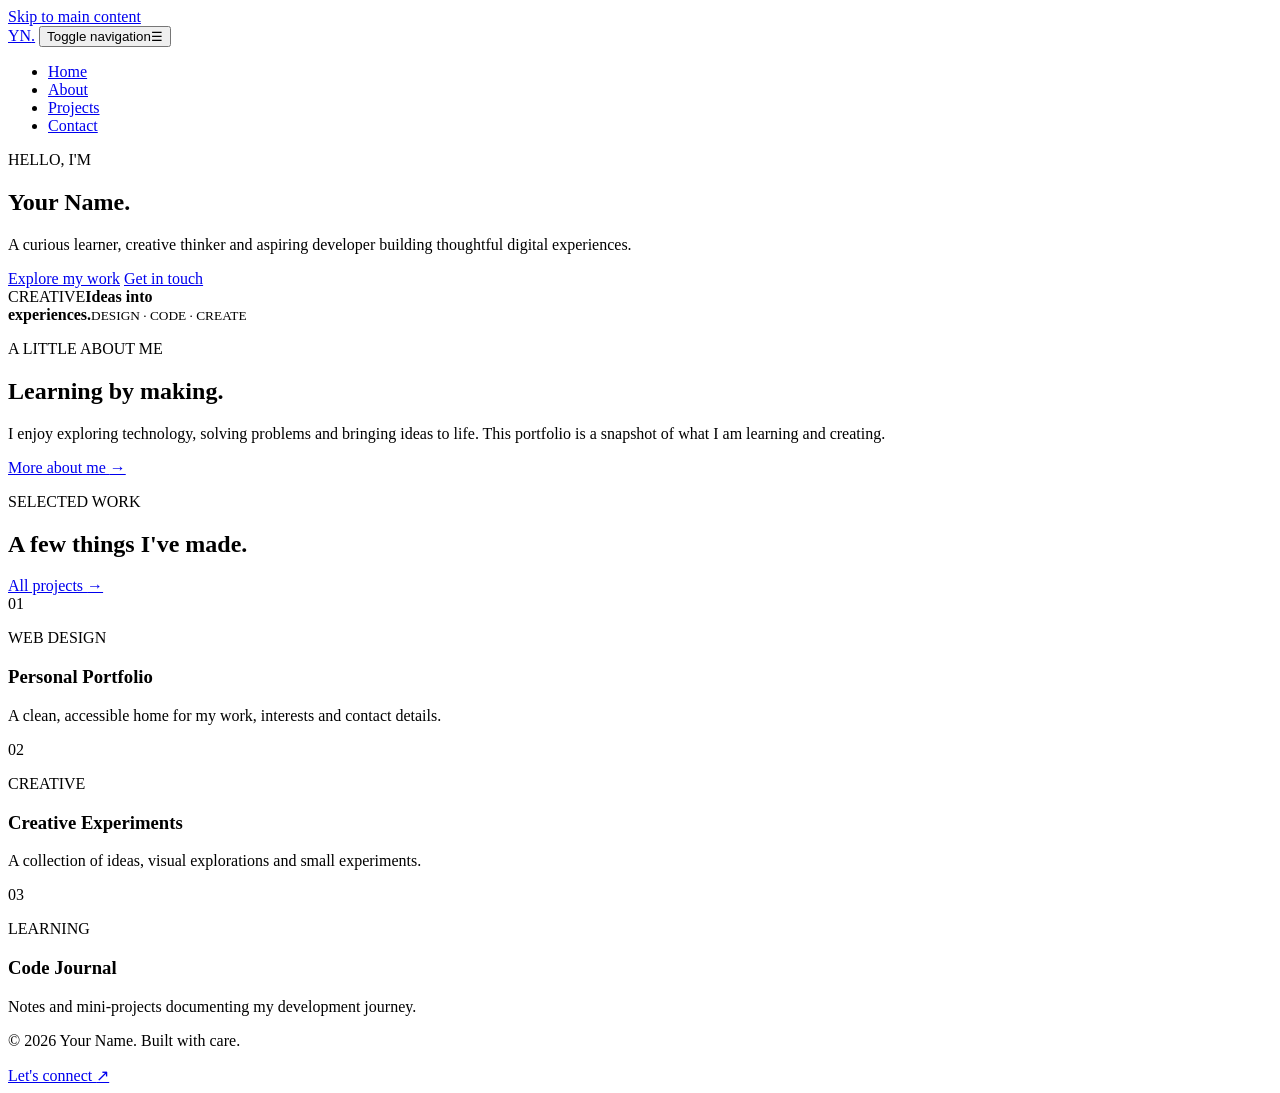
==== index.html @ 0c7b0f53 "Add files via upload" ====
<!doctype html>
<html lang="en">
<head>
  <meta charset="utf-8">
  <meta name="viewport" content="width=device-width, initial-scale=1">
  <meta name="description" content="The personal portfolio of Your Name — a student, creator and aspiring developer. Explore selected work and get in touch.">
  <meta name="theme-color" content="#101827">
  <title>Your Name | Personal Portfolio</title>
  <link rel="stylesheet" href="css/style.css">
  <script src="js/main.js" defer></script>
</head>
<body>
  <a class="skip-link" href="#main-content">Skip to main content</a>
  <header class="site-header">
    <div class="container header-inner">
      <a class="brand" href="index.html" aria-label="Your Name home">YN<span>.</span></a>
      <button class="menu-toggle" type="button" aria-expanded="false" aria-controls="primary-navigation">
        <span class="sr-only">Toggle navigation</span><span aria-hidden="true">☰</span>
      </button>
      <nav id="primary-navigation" class="primary-nav" aria-label="Primary navigation">
        <ul>
          <li><a href="index.html" aria-current="page">Home</a></li>
          <li><a href="about.html">About</a></li>
          <li><a href="projects.html">Projects</a></li>
          <li><a href="contact.html">Contact</a></li>
        </ul>
      </nav>
    </div>
  </header>

  <main id="main-content">
    <section class="hero container" aria-labelledby="hero-title">
      <div class="hero-copy">
        <p class="eyebrow">HELLO, I'M</p>
        <h1 id="hero-title">Your Name<span class="accent">.</span></h1>
        <p class="hero-lead">A curious learner, creative thinker and aspiring developer building thoughtful digital experiences.</p>
        <div class="button-row">
          <a class="button" href="projects.html">Explore my work</a>
          <a class="button button-outline" href="contact.html">Get in touch</a>
        </div>
      </div>
      <div class="hero-art" role="img" aria-label="Abstract decorative illustration with layered geometric shapes">
        <div class="art-circle"></div><div class="art-card"><span>CREATIVE</span><strong>Ideas into<br>experiences.</strong><small>DESIGN · CODE · CREATE</small></div>
      </div>
    </section>

    <section class="section section-muted" aria-labelledby="intro-title">
      <div class="container narrow">
        <p class="eyebrow">A LITTLE ABOUT ME</p>
        <h2 id="intro-title">Learning by making.</h2>
        <p>I enjoy exploring technology, solving problems and bringing ideas to life. This portfolio is a snapshot of what I am learning and creating.</p>
        <a class="text-link" href="about.html">More about me <span aria-hidden="true">→</span></a>
      </div>
    </section>

    <section class="section container" aria-labelledby="featured-title">
      <div class="section-heading">
        <div><p class="eyebrow">SELECTED WORK</p><h2 id="featured-title">A few things I've made.</h2></div>
        <a class="text-link" href="projects.html">All projects <span aria-hidden="true">→</span></a>
      </div>
      <div class="project-grid">
        <article class="project-card"><div class="project-visual visual-one" aria-hidden="true">01</div><div class="project-body"><p class="tag">WEB DESIGN</p><h3>Personal Portfolio</h3><p>A clean, accessible home for my work, interests and contact details.</p></div></article>
        <article class="project-card"><div class="project-visual visual-two" aria-hidden="true">02</div><div class="project-body"><p class="tag">CREATIVE</p><h3>Creative Experiments</h3><p>A collection of ideas, visual explorations and small experiments.</p></div></article>
        <article class="project-card"><div class="project-visual visual-three" aria-hidden="true">03</div><div class="project-body"><p class="tag">LEARNING</p><h3>Code Journal</h3><p>Notes and mini-projects documenting my development journey.</p></div></article>
      </div>
    </section>
  </main>

  <footer class="site-footer"><div class="container footer-inner"><p>© <span class="year">2026</span> Your Name. Built with care.</p><a href="contact.html">Let's connect <span aria-hidden="true">↗</span></a></div></footer>
</body>
</html>
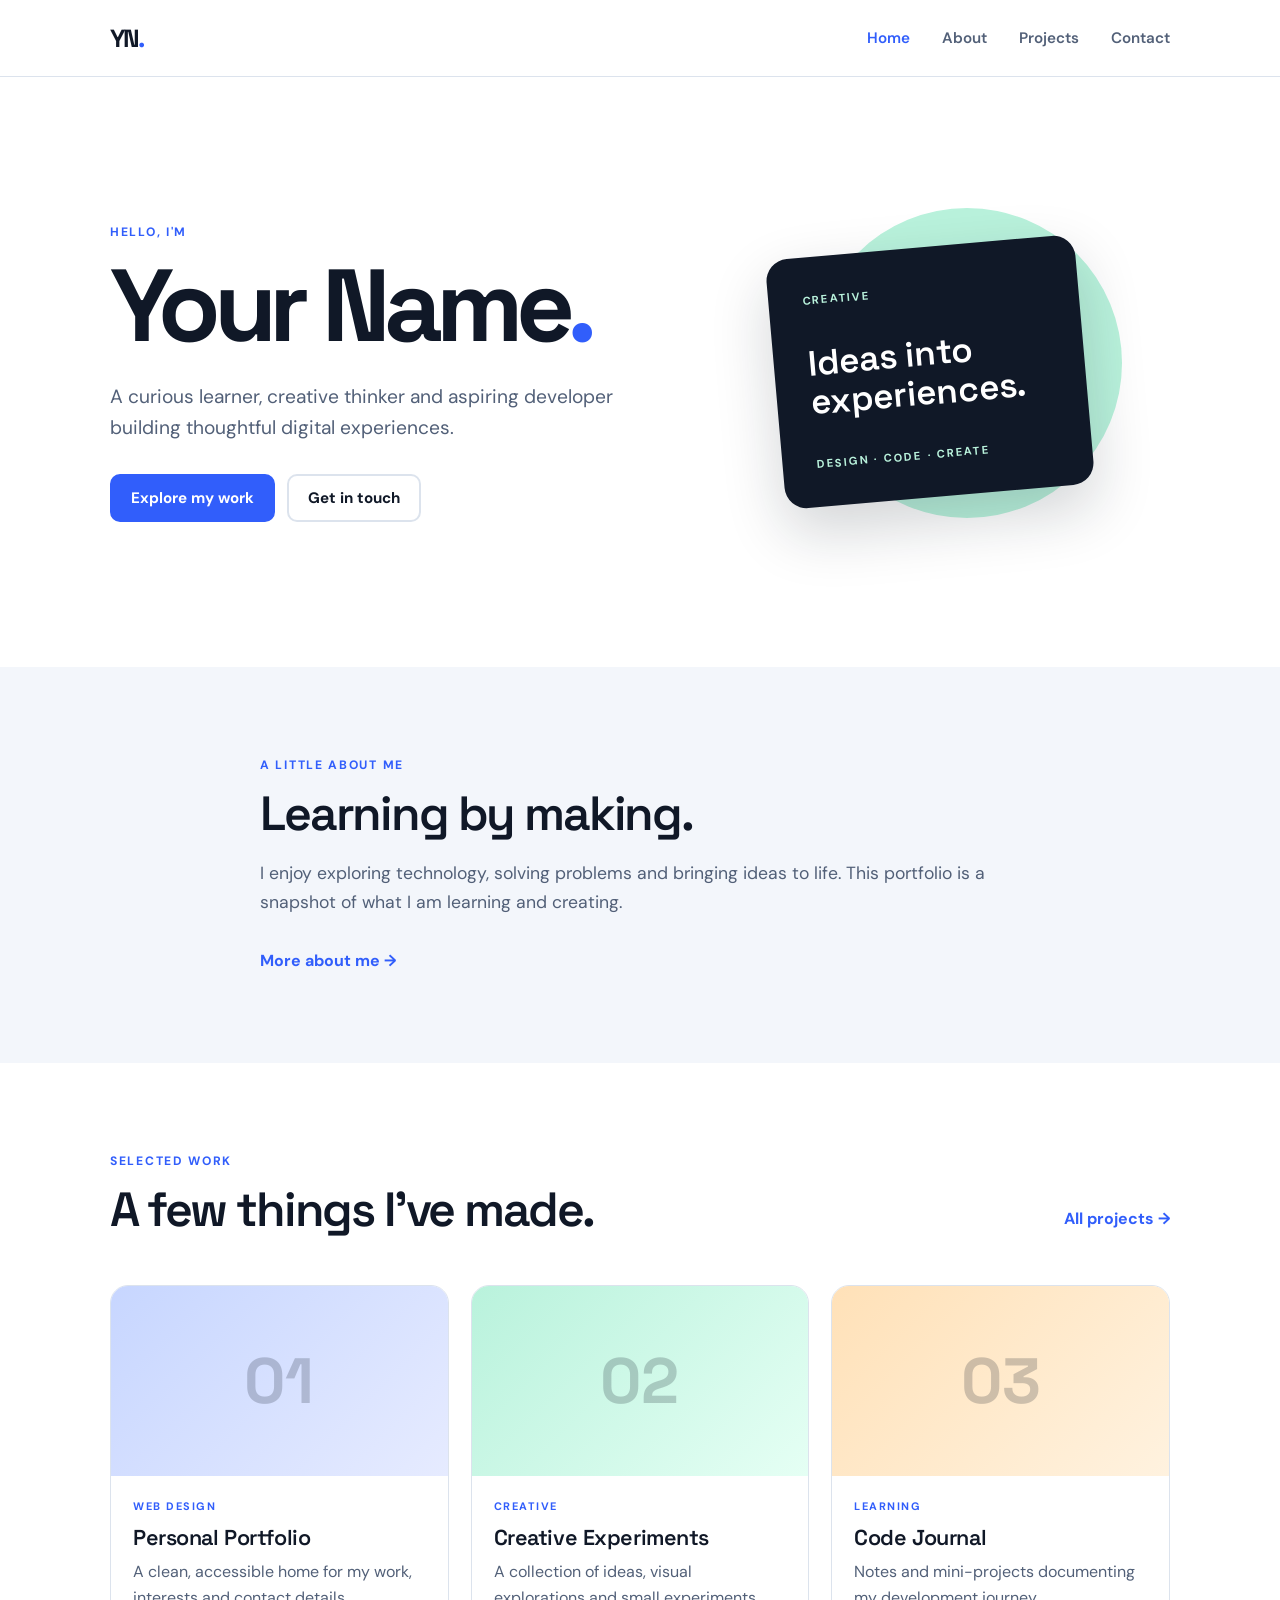
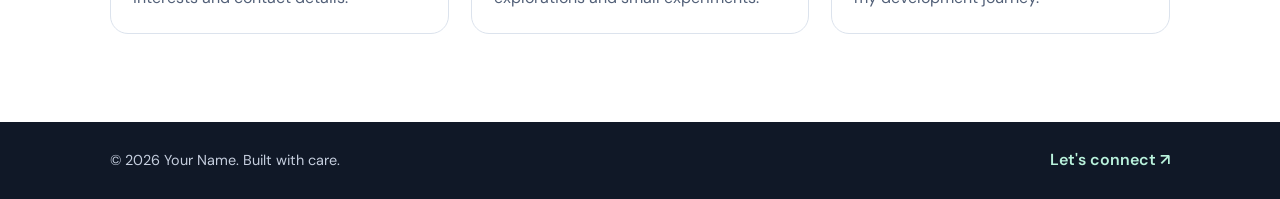
==== commit 3cd73183: "Fix GitHub Pages asset paths" ====
--- a/index.html
+++ b/index.html
@@ -6,8 +6,8 @@
   <meta name="description" content="The personal portfolio of Your Name — a student, creator and aspiring developer. Explore selected work and get in touch.">
   <meta name="theme-color" content="#101827">
   <title>Your Name | Personal Portfolio</title>
-  <link rel="stylesheet" href="css/style.css">
-  <script src="js/main.js" defer></script>
+  <link rel="stylesheet" href="style.css">
+  <script src="main.js" defer></script>
 </head>
 <body>
   <a class="skip-link" href="#main-content">Skip to main content</a>
--- a/style.css
+++ b/style.css
@@ -0,0 +1,10 @@
+@import url('https://fonts.googleapis.com/css2?family=DM+Sans:wght@400;500;600;700&family=Space+Grotesk:wght@500;600;700&display=swap');
+:root{--ink:#101827;--muted:#526078;--paper:#fff;--soft:#f3f6fb;--line:#dce3ed;--accent:#315efb;--accent-dark:#2146cb;--mint:#b9f2dc;--radius:18px}
+*{box-sizing:border-box}html{scroll-behavior:smooth}body{margin:0;background:var(--paper);color:var(--ink);font-family:'DM Sans',Arial,sans-serif;line-height:1.65}a{color:inherit}a:focus-visible,button:focus-visible,input:focus-visible,textarea:focus-visible{outline:3px solid #f2a900;outline-offset:3px}.container{width:min(1060px,calc(100% - 40px));margin-inline:auto}.narrow{max-width:760px}.sr-only{position:absolute;width:1px;height:1px;padding:0;margin:-1px;overflow:hidden;clip:rect(0,0,0,0);white-space:nowrap;border:0}.skip-link{position:absolute;top:-60px;left:16px;background:var(--ink);color:#fff;padding:10px 16px;border-radius:8px;z-index:20}.skip-link:focus{top:12px}
+.site-header{position:sticky;top:0;z-index:10;background:rgba(255,255,255,.96);border-bottom:1px solid var(--line);backdrop-filter:blur(12px)}.header-inner{min-height:76px;display:flex;align-items:center;justify-content:space-between}.brand{font:700 1.55rem 'Space Grotesk',sans-serif;text-decoration:none;letter-spacing:-2px}.brand span,.accent{color:var(--accent)}.primary-nav ul{display:flex;gap:32px;list-style:none;margin:0;padding:0}.primary-nav a{text-decoration:none;color:var(--muted);font-weight:600;font-size:.95rem}.primary-nav a:hover,.primary-nav a[aria-current=page]{color:var(--accent)}.menu-toggle{display:none;background:none;border:1px solid var(--line);border-radius:9px;padding:7px 11px;font-size:1.2rem;color:var(--ink)}
+.hero{min-height:590px;display:grid;grid-template-columns:1.05fr .95fr;align-items:center;gap:50px;padding-block:80px}.eyebrow,.tag{font-size:.76rem;font-weight:700;letter-spacing:.14em;color:var(--accent);margin:0 0 12px}.hero h1,.page-hero h1{font:700 clamp(3.4rem,8vw,6.6rem)/1.02 'Space Grotesk',sans-serif;letter-spacing:-.07em;margin:0 0 22px}.hero-lead{font-size:1.2rem;max-width:570px;color:var(--muted);margin:0 0 30px}.button-row{display:flex;gap:12px;flex-wrap:wrap}.button{display:inline-flex;align-items:center;justify-content:center;gap:8px;background:var(--accent);color:#fff;text-decoration:none;border:2px solid var(--accent);border-radius:10px;padding:12px 19px;font:700 .95rem 'DM Sans',sans-serif;cursor:pointer}.button:hover{background:var(--accent-dark);border-color:var(--accent-dark)}.button-outline{background:transparent;color:var(--ink);border-color:var(--line)}.button-outline:hover{background:var(--soft);border-color:var(--ink);color:var(--ink)}
+.hero-art{height:390px;position:relative;display:grid;place-items:center}.art-circle{width:310px;height:310px;border-radius:50%;background:var(--mint);position:absolute;right:10%;top:8%}.art-card{position:relative;background:var(--ink);color:white;border-radius:22px;padding:34px;width:min(310px,90%);min-height:250px;display:flex;flex-direction:column;justify-content:space-between;transform:rotate(-5deg);box-shadow:0 24px 60px #10182730}.art-card span,.art-card small{font-size:.7rem;letter-spacing:.16em;color:var(--mint);font-weight:700}.art-card strong{font:600 2.2rem/1.12 'Space Grotesk',sans-serif}
+.section{padding-block:88px}.section-muted{background:var(--soft)}h2{font:600 clamp(2rem,4vw,3rem)/1.12 'Space Grotesk',sans-serif;letter-spacing:-.045em;margin:0 0 18px}.narrow>p:not(.eyebrow){color:var(--muted);font-size:1.1rem}.text-link{display:inline-block;color:var(--accent);font-weight:700;text-decoration:none;margin-top:14px}.text-link:hover{text-decoration:underline}.section-heading{display:flex;align-items:end;justify-content:space-between;gap:24px;margin-bottom:30px}.section-heading .text-link{margin-bottom:22px}.project-grid{display:grid;grid-template-columns:repeat(3,1fr);gap:22px}.project-card{border:1px solid var(--line);border-radius:var(--radius);overflow:hidden;background:white}.project-visual{height:190px;display:flex;align-items:center;justify-content:center;font:700 4rem 'Space Grotesk',sans-serif;color:#10182735}.visual-one{background:linear-gradient(135deg,#c7d6ff,#e6ebff)}.visual-two{background:linear-gradient(135deg,#b9f2dc,#e5fff4)}.visual-three{background:linear-gradient(135deg,#ffe1b8,#fff2df)}.project-body{padding:22px}.project-body h3,.project-body h2{font:600 1.35rem 'Space Grotesk',sans-serif;margin:0 0 8px;letter-spacing:-.02em}.project-body p:not(.tag){color:var(--muted);margin:0}.tag{font-size:.68rem;margin-bottom:8px}.page-hero{padding-block:100px 64px}.page-hero h1{font-size:clamp(3.2rem,7vw,5.5rem);margin-bottom:16px}.page-hero .hero-lead{max-width:680px}
+.content-layout{display:grid;grid-template-columns:.8fr 1.2fr;gap:70px}.prose{color:var(--muted);font-size:1.05rem}.prose p:first-child{margin-top:0}.skill-grid{display:grid;grid-template-columns:repeat(3,1fr);gap:18px;margin-top:32px}.skill-card{padding:24px;background:#fff;border:1px solid var(--line);border-radius:14px}.skill-card h3{font:600 1.2rem 'Space Grotesk',sans-serif;margin:0 0 8px}.skill-card p{margin:0;color:var(--muted)}.project-grid-large{grid-template-columns:repeat(2,1fr)}.project-grid-large .project-visual{height:230px}.project-note{font-size:.9rem;margin-top:12px!important}.contact-layout{display:grid;grid-template-columns:.85fr 1.15fr;gap:70px}.contact-form{padding:30px;border:1px solid var(--line);border-radius:var(--radius);box-shadow:0 12px 35px #1018270a}.form-field{margin-bottom:18px}.form-field label{display:block;font-weight:700;margin-bottom:7px}.form-field input,.form-field textarea{display:block;width:100%;font:inherit;color:var(--ink);background:#fff;border:1px solid #aeb9c9;border-radius:8px;padding:12px}.form-field textarea{resize:vertical}.form-field input:focus,.form-field textarea:focus{border-color:var(--accent)}.form-hint,.form-status{font-size:.88rem;color:var(--muted)}.form-status:empty{display:none}.site-footer{background:var(--ink);color:#fff;padding-block:25px}.footer-inner{display:flex;align-items:center;justify-content:space-between;gap:20px}.footer-inner p{margin:0;color:#c5cede;font-size:.9rem}.footer-inner a{color:var(--mint);font-weight:600;text-decoration:none}.footer-inner a:hover{text-decoration:underline}
+@media(max-width:760px){.menu-toggle{display:block}.primary-nav{display:none;position:absolute;top:75px;left:0;right:0;background:#fff;border-bottom:1px solid var(--line);padding:12px 20px 20px}.primary-nav.is-open{display:block}.primary-nav ul{flex-direction:column;gap:0}.primary-nav a{display:block;padding:11px 0}.hero{grid-template-columns:1fr;gap:15px;padding-block:65px}.hero-art{height:300px}.art-circle{width:250px;height:250px}.section{padding-block:65px}.project-grid,.skill-grid,.project-grid-large{grid-template-columns:1fr}.section-heading{align-items:start;flex-direction:column;gap:0}.section-heading .text-link{margin-top:0}.page-hero{padding-block:70px 35px}.content-layout,.contact-layout{grid-template-columns:1fr;gap:25px}.footer-inner{align-items:flex-start;flex-direction:column}.project-grid-large .project-visual{height:190px}}
+@media(prefers-reduced-motion:reduce){html{scroll-behavior:auto}*,*::before,*::after{animation-duration:.01ms!important;animation-iteration-count:1!important;transition-duration:.01ms!important}}
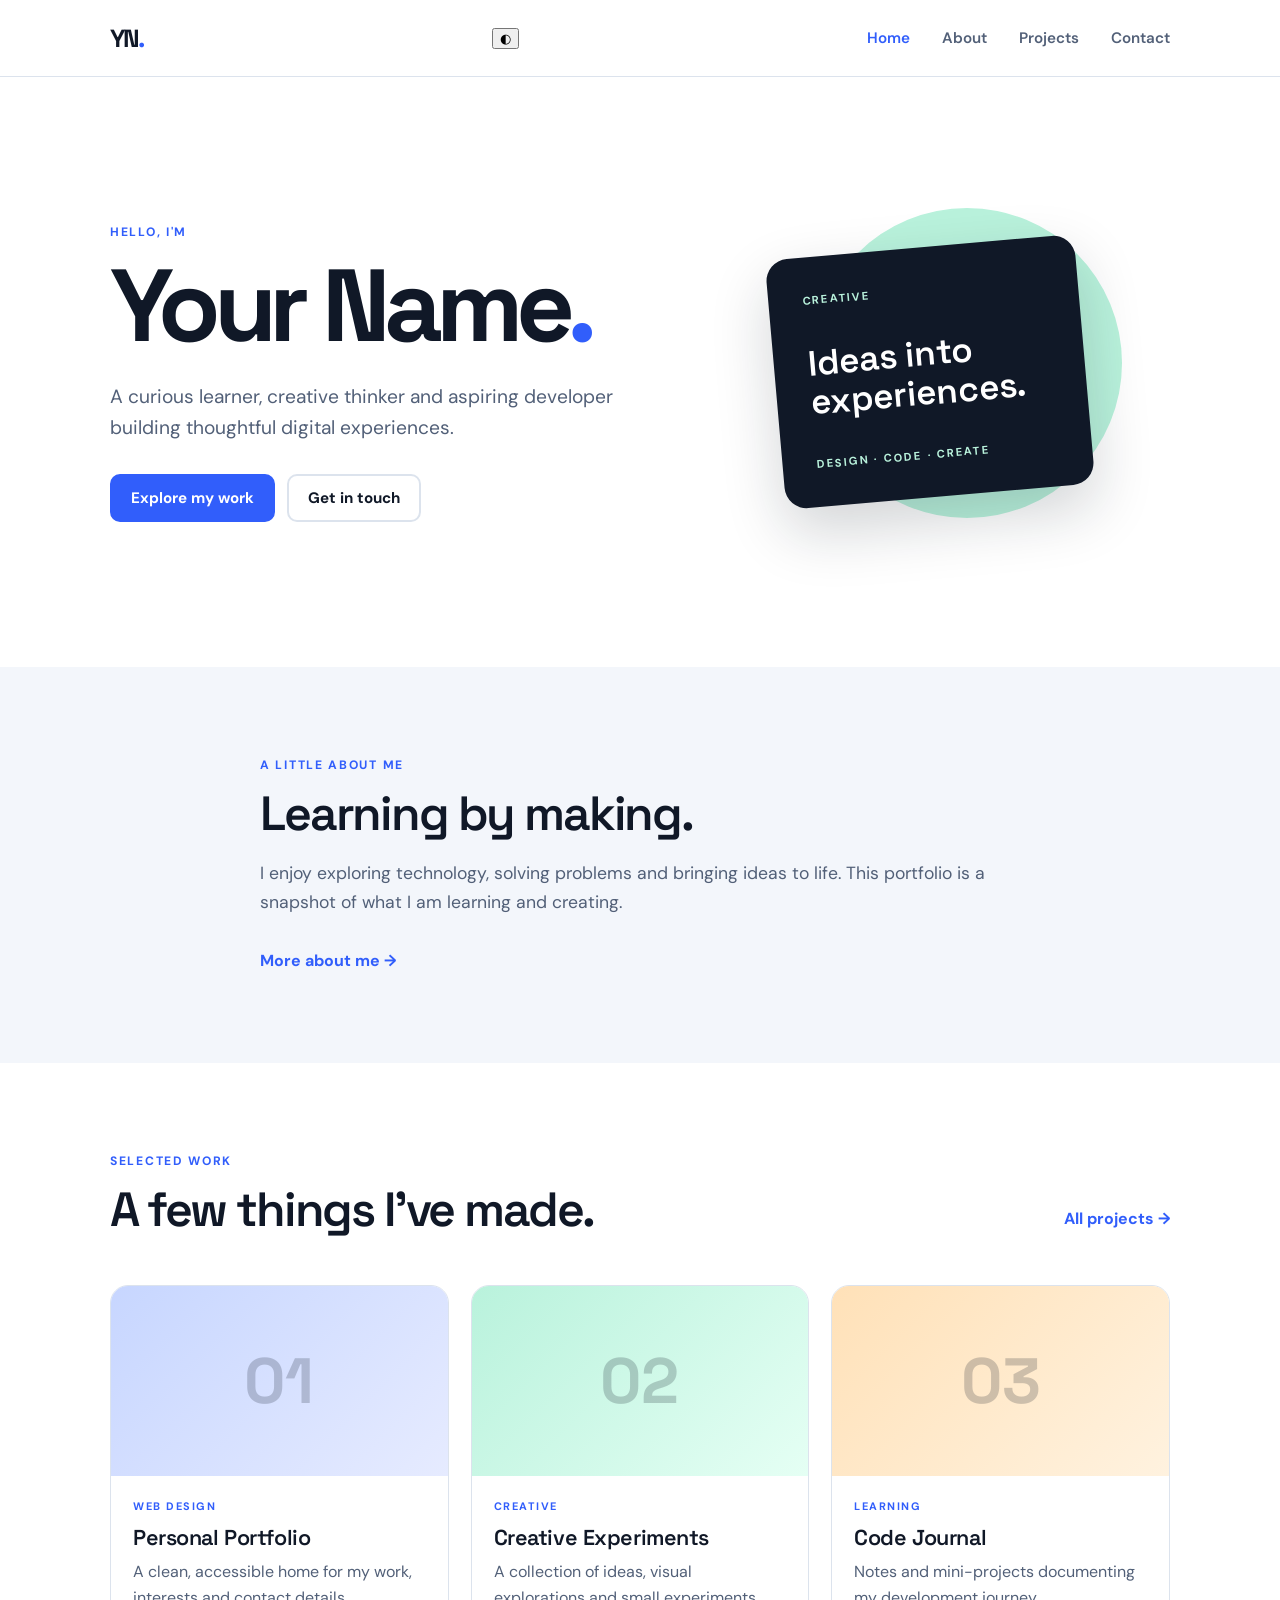
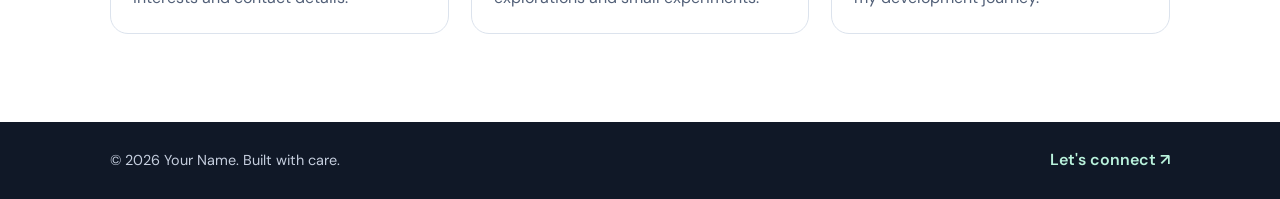
==== commit 5cd1cb1c: "Add accessible theme switcher to portfolio pages" ====
--- a/index.html
+++ b/index.html
@@ -14,9 +14,7 @@
   <header class="site-header">
     <div class="container header-inner">
       <a class="brand" href="index.html" aria-label="Your Name home">YN<span>.</span></a>
-      <button class="menu-toggle" type="button" aria-expanded="false" aria-controls="primary-navigation">
-        <span class="sr-only">Toggle navigation</span><span aria-hidden="true">☰</span>
-      </button>
+      <div class="header-actions"><button class="theme-toggle" type="button" aria-label="Switch to dark theme" aria-pressed="false"><span aria-hidden="true">◐</span><span class="sr-only">Toggle color theme</span></button><button class="menu-toggle" type="button" aria-expanded="false" aria-controls="primary-navigation"><span class="sr-only">Toggle navigation</span><span aria-hidden="true">☰</span></button></div>
       <nav id="primary-navigation" class="primary-nav" aria-label="Primary navigation">
         <ul>
           <li><a href="index.html" aria-current="page">Home</a></li>
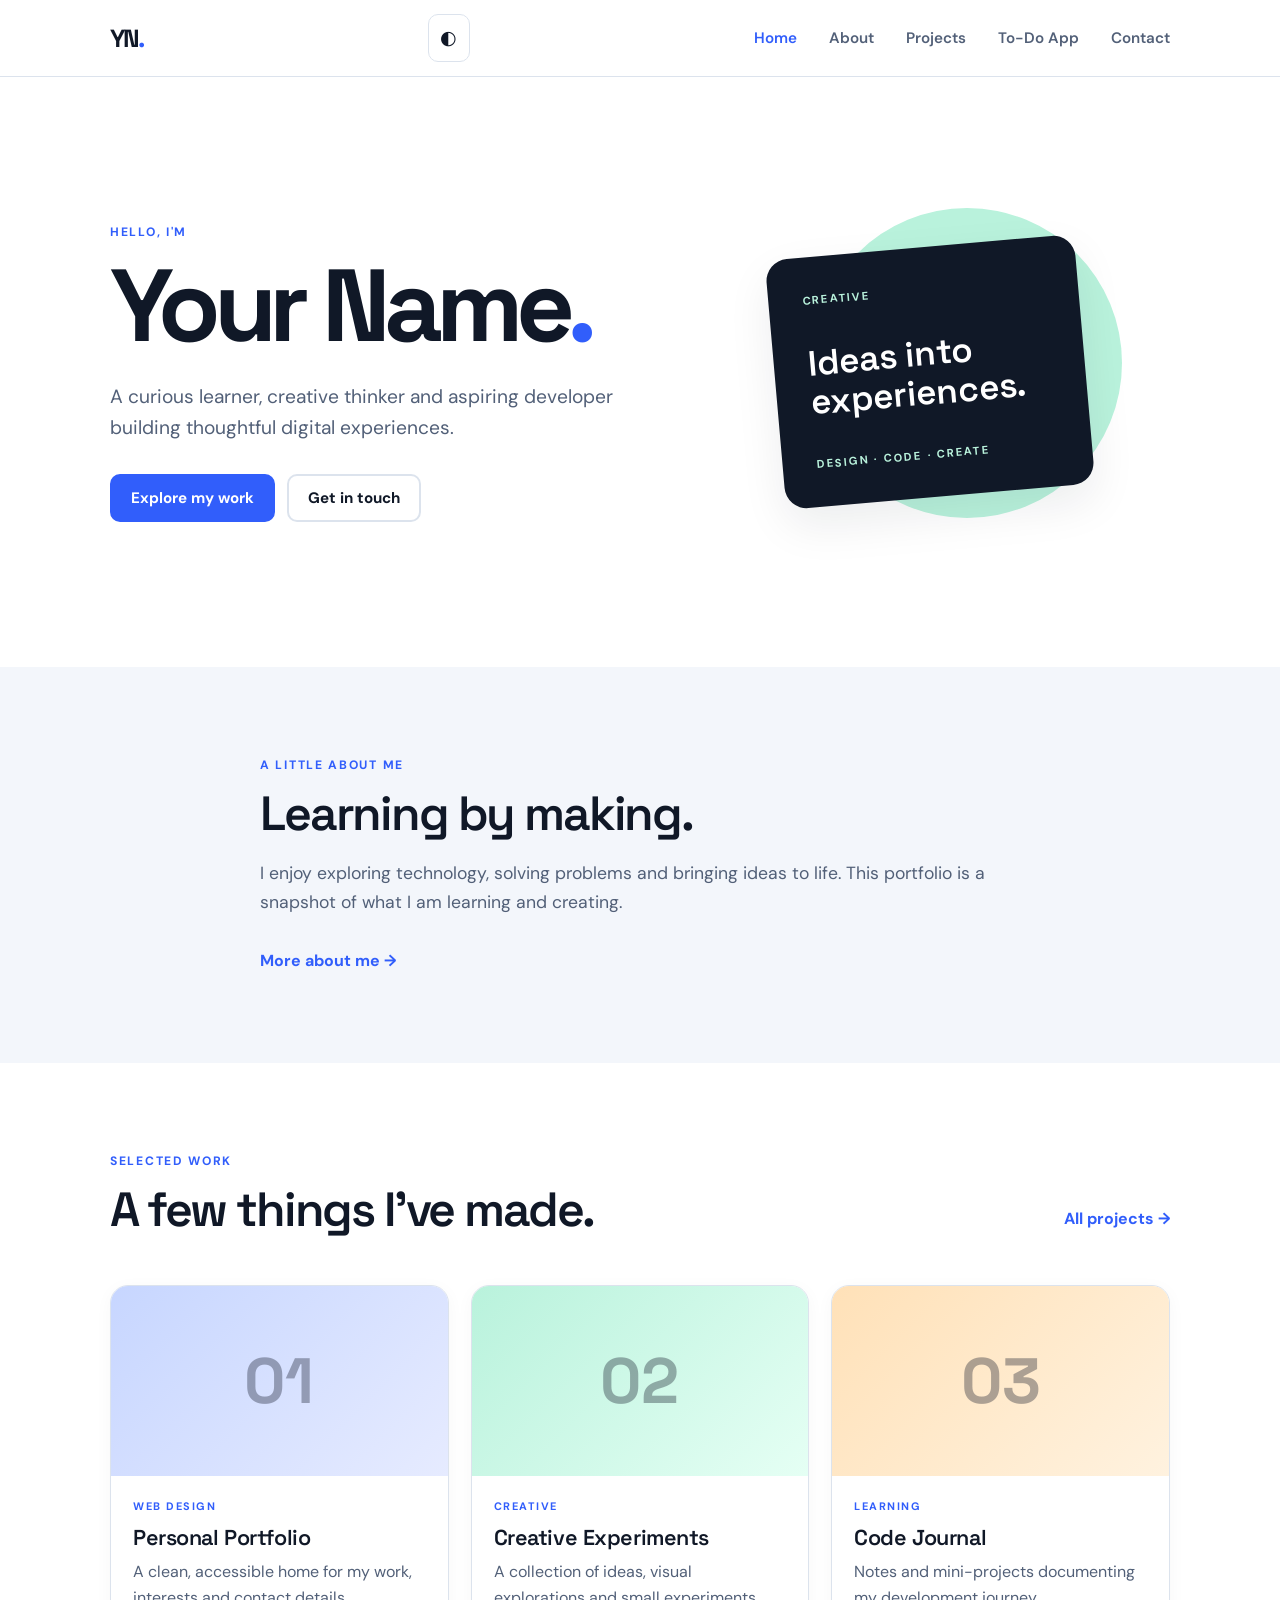
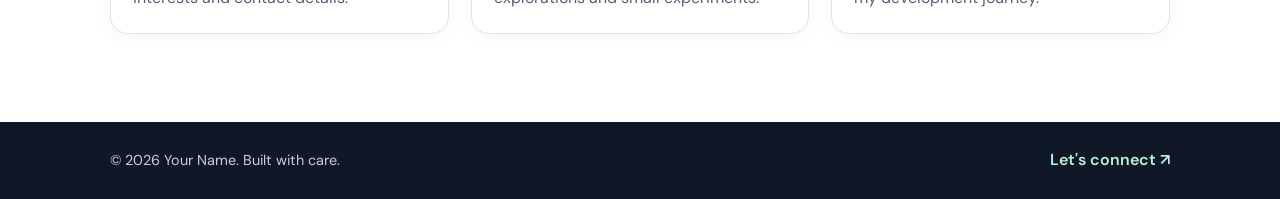
==== commit 0660f4f3: "Add to-do app to portfolio navigation" ====
--- a/index.html
+++ b/index.html
@@ -20,7 +20,7 @@
           <li><a href="index.html" aria-current="page">Home</a></li>
           <li><a href="about.html">About</a></li>
           <li><a href="projects.html">Projects</a></li>
-          <li><a href="contact.html">Contact</a></li>
+          <li><a href="todo.html">To-Do App</a></li><li><a href="contact.html">Contact</a></li>
         </ul>
       </nav>
     </div>
--- a/style.css
+++ b/style.css
@@ -1,10 +1,282 @@
 @import url('https://fonts.googleapis.com/css2?family=DM+Sans:wght@400;500;600;700&family=Space+Grotesk:wght@500;600;700&display=swap');
-:root{--ink:#101827;--muted:#526078;--paper:#fff;--soft:#f3f6fb;--line:#dce3ed;--accent:#315efb;--accent-dark:#2146cb;--mint:#b9f2dc;--radius:18px}
-*{box-sizing:border-box}html{scroll-behavior:smooth}body{margin:0;background:var(--paper);color:var(--ink);font-family:'DM Sans',Arial,sans-serif;line-height:1.65}a{color:inherit}a:focus-visible,button:focus-visible,input:focus-visible,textarea:focus-visible{outline:3px solid #f2a900;outline-offset:3px}.container{width:min(1060px,calc(100% - 40px));margin-inline:auto}.narrow{max-width:760px}.sr-only{position:absolute;width:1px;height:1px;padding:0;margin:-1px;overflow:hidden;clip:rect(0,0,0,0);white-space:nowrap;border:0}.skip-link{position:absolute;top:-60px;left:16px;background:var(--ink);color:#fff;padding:10px 16px;border-radius:8px;z-index:20}.skip-link:focus{top:12px}
-.site-header{position:sticky;top:0;z-index:10;background:rgba(255,255,255,.96);border-bottom:1px solid var(--line);backdrop-filter:blur(12px)}.header-inner{min-height:76px;display:flex;align-items:center;justify-content:space-between}.brand{font:700 1.55rem 'Space Grotesk',sans-serif;text-decoration:none;letter-spacing:-2px}.brand span,.accent{color:var(--accent)}.primary-nav ul{display:flex;gap:32px;list-style:none;margin:0;padding:0}.primary-nav a{text-decoration:none;color:var(--muted);font-weight:600;font-size:.95rem}.primary-nav a:hover,.primary-nav a[aria-current=page]{color:var(--accent)}.menu-toggle{display:none;background:none;border:1px solid var(--line);border-radius:9px;padding:7px 11px;font-size:1.2rem;color:var(--ink)}
-.hero{min-height:590px;display:grid;grid-template-columns:1.05fr .95fr;align-items:center;gap:50px;padding-block:80px}.eyebrow,.tag{font-size:.76rem;font-weight:700;letter-spacing:.14em;color:var(--accent);margin:0 0 12px}.hero h1,.page-hero h1{font:700 clamp(3.4rem,8vw,6.6rem)/1.02 'Space Grotesk',sans-serif;letter-spacing:-.07em;margin:0 0 22px}.hero-lead{font-size:1.2rem;max-width:570px;color:var(--muted);margin:0 0 30px}.button-row{display:flex;gap:12px;flex-wrap:wrap}.button{display:inline-flex;align-items:center;justify-content:center;gap:8px;background:var(--accent);color:#fff;text-decoration:none;border:2px solid var(--accent);border-radius:10px;padding:12px 19px;font:700 .95rem 'DM Sans',sans-serif;cursor:pointer}.button:hover{background:var(--accent-dark);border-color:var(--accent-dark)}.button-outline{background:transparent;color:var(--ink);border-color:var(--line)}.button-outline:hover{background:var(--soft);border-color:var(--ink);color:var(--ink)}
-.hero-art{height:390px;position:relative;display:grid;place-items:center}.art-circle{width:310px;height:310px;border-radius:50%;background:var(--mint);position:absolute;right:10%;top:8%}.art-card{position:relative;background:var(--ink);color:white;border-radius:22px;padding:34px;width:min(310px,90%);min-height:250px;display:flex;flex-direction:column;justify-content:space-between;transform:rotate(-5deg);box-shadow:0 24px 60px #10182730}.art-card span,.art-card small{font-size:.7rem;letter-spacing:.16em;color:var(--mint);font-weight:700}.art-card strong{font:600 2.2rem/1.12 'Space Grotesk',sans-serif}
-.section{padding-block:88px}.section-muted{background:var(--soft)}h2{font:600 clamp(2rem,4vw,3rem)/1.12 'Space Grotesk',sans-serif;letter-spacing:-.045em;margin:0 0 18px}.narrow>p:not(.eyebrow){color:var(--muted);font-size:1.1rem}.text-link{display:inline-block;color:var(--accent);font-weight:700;text-decoration:none;margin-top:14px}.text-link:hover{text-decoration:underline}.section-heading{display:flex;align-items:end;justify-content:space-between;gap:24px;margin-bottom:30px}.section-heading .text-link{margin-bottom:22px}.project-grid{display:grid;grid-template-columns:repeat(3,1fr);gap:22px}.project-card{border:1px solid var(--line);border-radius:var(--radius);overflow:hidden;background:white}.project-visual{height:190px;display:flex;align-items:center;justify-content:center;font:700 4rem 'Space Grotesk',sans-serif;color:#10182735}.visual-one{background:linear-gradient(135deg,#c7d6ff,#e6ebff)}.visual-two{background:linear-gradient(135deg,#b9f2dc,#e5fff4)}.visual-three{background:linear-gradient(135deg,#ffe1b8,#fff2df)}.project-body{padding:22px}.project-body h3,.project-body h2{font:600 1.35rem 'Space Grotesk',sans-serif;margin:0 0 8px;letter-spacing:-.02em}.project-body p:not(.tag){color:var(--muted);margin:0}.tag{font-size:.68rem;margin-bottom:8px}.page-hero{padding-block:100px 64px}.page-hero h1{font-size:clamp(3.2rem,7vw,5.5rem);margin-bottom:16px}.page-hero .hero-lead{max-width:680px}
-.content-layout{display:grid;grid-template-columns:.8fr 1.2fr;gap:70px}.prose{color:var(--muted);font-size:1.05rem}.prose p:first-child{margin-top:0}.skill-grid{display:grid;grid-template-columns:repeat(3,1fr);gap:18px;margin-top:32px}.skill-card{padding:24px;background:#fff;border:1px solid var(--line);border-radius:14px}.skill-card h3{font:600 1.2rem 'Space Grotesk',sans-serif;margin:0 0 8px}.skill-card p{margin:0;color:var(--muted)}.project-grid-large{grid-template-columns:repeat(2,1fr)}.project-grid-large .project-visual{height:230px}.project-note{font-size:.9rem;margin-top:12px!important}.contact-layout{display:grid;grid-template-columns:.85fr 1.15fr;gap:70px}.contact-form{padding:30px;border:1px solid var(--line);border-radius:var(--radius);box-shadow:0 12px 35px #1018270a}.form-field{margin-bottom:18px}.form-field label{display:block;font-weight:700;margin-bottom:7px}.form-field input,.form-field textarea{display:block;width:100%;font:inherit;color:var(--ink);background:#fff;border:1px solid #aeb9c9;border-radius:8px;padding:12px}.form-field textarea{resize:vertical}.form-field input:focus,.form-field textarea:focus{border-color:var(--accent)}.form-hint,.form-status{font-size:.88rem;color:var(--muted)}.form-status:empty{display:none}.site-footer{background:var(--ink);color:#fff;padding-block:25px}.footer-inner{display:flex;align-items:center;justify-content:space-between;gap:20px}.footer-inner p{margin:0;color:#c5cede;font-size:.9rem}.footer-inner a{color:var(--mint);font-weight:600;text-decoration:none}.footer-inner a:hover{text-decoration:underline}
-@media(max-width:760px){.menu-toggle{display:block}.primary-nav{display:none;position:absolute;top:75px;left:0;right:0;background:#fff;border-bottom:1px solid var(--line);padding:12px 20px 20px}.primary-nav.is-open{display:block}.primary-nav ul{flex-direction:column;gap:0}.primary-nav a{display:block;padding:11px 0}.hero{grid-template-columns:1fr;gap:15px;padding-block:65px}.hero-art{height:300px}.art-circle{width:250px;height:250px}.section{padding-block:65px}.project-grid,.skill-grid,.project-grid-large{grid-template-columns:1fr}.section-heading{align-items:start;flex-direction:column;gap:0}.section-heading .text-link{margin-top:0}.page-hero{padding-block:70px 35px}.content-layout,.contact-layout{grid-template-columns:1fr;gap:25px}.footer-inner{align-items:flex-start;flex-direction:column}.project-grid-large .project-visual{height:190px}}
-@media(prefers-reduced-motion:reduce){html{scroll-behavior:auto}*,*::before,*::after{animation-duration:.01ms!important;animation-iteration-count:1!important;transition-duration:.01ms!important}}
+
+:root {
+  color-scheme: light;
+  --ink: #101827;
+  --muted: #526078;
+  --paper: #ffffff;
+  --soft: #f3f6fb;
+  --line: #dce3ed;
+  --accent: #315efb;
+  --accent-dark: #2146cb;
+  --mint: #b9f2dc;
+  --card: #ffffff;
+  --shadow: 0 18px 45px rgba(16, 24, 39, .08);
+  --radius: 18px;
+}
+:root[data-theme="dark"] {
+  color-scheme: dark;
+  --ink: #f2f5fb;
+  --muted: #b3bfd1;
+  --paper: #101827;
+  --soft: #172338;
+  --line: #34435b;
+  --accent: #91a9ff;
+  --accent-dark: #b1c1ff;
+  --mint: #9ce8ca;
+  --card: #1b2940;
+  --shadow: 0 18px 45px rgba(0, 0, 0, .22);
+}
+* { box-sizing: border-box; }
+html { scroll-behavior: smooth; }
+body {
+  margin: 0;
+  background: var(--paper);
+  color: var(--ink);
+  font-family: 'DM Sans', Arial, sans-serif;
+  line-height: 1.65;
+  transition: background-color .2s ease, color .2s ease;
+}
+a { color: inherit; }
+img { max-width: 100%; display: block; }
+button, input, textarea { font: inherit; }
+a:focus-visible, button:focus-visible, input:focus-visible, textarea:focus-visible {
+  outline: 3px solid #f2a900;
+  outline-offset: 3px;
+}
+.container { width: min(1060px, calc(100% - 40px)); margin-inline: auto; }
+.narrow { max-width: 760px; }
+.sr-only {
+  position: absolute; width: 1px; height: 1px; padding: 0; margin: -1px;
+  overflow: hidden; clip: rect(0, 0, 0, 0); white-space: nowrap; border: 0;
+}
+.skip-link {
+  position: absolute; top: -60px; left: 16px; z-index: 30;
+  padding: 10px 16px; border-radius: 8px; background: var(--ink); color: var(--paper);
+}
+.skip-link:focus { top: 12px; }
+
+.site-header {
+  position: sticky; top: 0; z-index: 10;
+  background: color-mix(in srgb, var(--paper) 94%, transparent);
+  border-bottom: 1px solid var(--line);
+  backdrop-filter: blur(14px);
+}
+.header-inner {
+  min-height: 76px; display: flex; align-items: center;
+  justify-content: space-between; gap: 24px;
+}
+.brand {
+  font: 700 1.55rem 'Space Grotesk', sans-serif;
+  text-decoration: none; letter-spacing: -2px; white-space: nowrap;
+}
+.brand span, .accent { color: var(--accent); }
+.header-actions { display: flex; align-items: center; gap: 10px; }
+.theme-toggle, .menu-toggle {
+  display: inline-grid; place-items: center; min-width: 42px; min-height: 42px;
+  padding: 7px 11px; border: 1px solid var(--line); border-radius: 10px;
+  background: var(--card); color: var(--ink); cursor: pointer;
+}
+.theme-toggle { font-size: 1.2rem; }
+.menu-toggle { display: none; font-size: 1.2rem; }
+.primary-nav ul { display: flex; gap: 32px; list-style: none; margin: 0; padding: 0; }
+.primary-nav a {
+  color: var(--muted); font-weight: 600; font-size: .95rem; text-decoration: none;
+}
+.primary-nav a:hover, .primary-nav a[aria-current="page"] { color: var(--accent); }
+
+.hero {
+  min-height: 590px; display: grid; grid-template-columns: 1.05fr .95fr;
+  align-items: center; gap: 50px; padding-block: 80px;
+}
+.eyebrow, .tag {
+  margin: 0 0 12px; color: var(--accent); font-size: .76rem;
+  font-weight: 700; letter-spacing: .14em;
+}
+.hero h1, .page-hero h1 {
+  margin: 0 0 22px; font: 700 clamp(3.4rem, 8vw, 6.6rem)/1.02 'Space Grotesk', sans-serif;
+  letter-spacing: -.07em;
+}
+.hero-lead { max-width: 570px; margin: 0 0 30px; color: var(--muted); font-size: 1.2rem; }
+.button-row { display: flex; flex-wrap: wrap; gap: 12px; }
+.button {
+  display: inline-flex; align-items: center; justify-content: center; gap: 8px;
+  padding: 12px 19px; border: 2px solid var(--accent); border-radius: 10px;
+  background: var(--accent); color: #fff; font: 700 .95rem 'DM Sans', sans-serif;
+  text-decoration: none; cursor: pointer;
+}
+.button:hover { background: var(--accent-dark); border-color: var(--accent-dark); }
+.button-outline { background: transparent; color: var(--ink); border-color: var(--line); }
+.button-outline:hover { background: var(--soft); border-color: var(--ink); color: var(--ink); }
+
+.hero-art { position: relative; height: 390px; display: grid; place-items: center; }
+.art-circle {
+  position: absolute; top: 8%; right: 10%; width: 310px; height: 310px;
+  border-radius: 50%; background: var(--mint);
+}
+.art-card {
+  position: relative; display: flex; flex-direction: column; justify-content: space-between;
+  width: min(310px, 90%); min-height: 250px; padding: 34px;
+  border-radius: 22px; background: #101827; color: #fff;
+  box-shadow: var(--shadow); transform: rotate(-5deg);
+}
+.art-card span, .art-card small { color: var(--mint); font-size: .7rem; font-weight: 700; letter-spacing: .16em; }
+.art-card strong { font: 600 2.2rem/1.12 'Space Grotesk', sans-serif; }
+
+.section { padding-block: 88px; }
+.section-muted { background: var(--soft); }
+h2 { margin: 0 0 18px; font: 600 clamp(2rem, 4vw, 3rem)/1.12 'Space Grotesk', sans-serif; letter-spacing: -.045em; }
+.narrow > p:not(.eyebrow) { color: var(--muted); font-size: 1.1rem; }
+.text-link { display: inline-block; margin-top: 14px; color: var(--accent); font-weight: 700; text-decoration: none; }
+.text-link:hover { text-decoration: underline; }
+.section-heading { display: flex; align-items: end; justify-content: space-between; gap: 24px; margin-bottom: 30px; }
+.section-heading .text-link { margin-bottom: 22px; }
+.project-grid { display: grid; grid-template-columns: repeat(3, minmax(0, 1fr)); gap: 22px; }
+.project-card {
+  overflow: hidden; border: 1px solid var(--line); border-radius: var(--radius);
+  background: var(--card); box-shadow: 0 4px 18px rgba(16, 24, 39, .035);
+}
+.project-visual {
+  height: 190px; display: grid; place-items: center;
+  color: rgba(16, 24, 39, .35); font: 700 4rem 'Space Grotesk', sans-serif;
+}
+.visual-one { background: linear-gradient(135deg, #c7d6ff, #e6ebff); }
+.visual-two { background: linear-gradient(135deg, #b9f2dc, #e5fff4); }
+.visual-three { background: linear-gradient(135deg, #ffe1b8, #fff2df); }
+.project-body { padding: 22px; }
+.project-body h3, .project-body h2 {
+  margin: 0 0 8px; font: 600 1.35rem 'Space Grotesk', sans-serif; letter-spacing: -.02em;
+}
+.project-body p:not(.tag) { margin: 0; color: var(--muted); }
+.tag { margin-bottom: 8px; font-size: .68rem; }
+
+.page-hero { padding-block: 100px 64px; }
+.page-hero h1 { margin-bottom: 16px; font-size: clamp(3.2rem, 7vw, 5.5rem); }
+.page-hero .hero-lead { max-width: 680px; }
+.content-layout { display: grid; grid-template-columns: .8fr 1.2fr; gap: 70px; }
+.prose { color: var(--muted); font-size: 1.05rem; }
+.prose p:first-child { margin-top: 0; }
+.skill-grid { display: grid; grid-template-columns: repeat(3, minmax(0, 1fr)); gap: 18px; margin-top: 32px; }
+.skill-card { padding: 24px; border: 1px solid var(--line); border-radius: 14px; background: var(--card); }
+.skill-card h3 { margin: 0 0 8px; font: 600 1.2rem 'Space Grotesk', sans-serif; }
+.skill-card p { margin: 0; color: var(--muted); }
+.project-grid-large { grid-template-columns: repeat(2, minmax(0, 1fr)); }
+.project-grid-large .project-visual { height: 230px; }
+.project-note { margin-top: 12px !important; font-size: .9rem; }
+
+.contact-layout { display: grid; grid-template-columns: .85fr 1.15fr; gap: 70px; }
+.contact-form {
+  padding: 30px; border: 1px solid var(--line); border-radius: var(--radius);
+  background: var(--card); box-shadow: var(--shadow);
+}
+.form-field { margin-bottom: 18px; }
+.form-field label { display: block; margin-bottom: 7px; font-weight: 700; }
+.form-field input, .form-field textarea {
+  display: block; width: 100%; padding: 12px; border: 1px solid var(--line);
+  border-radius: 8px; background: var(--paper); color: var(--ink); font: inherit;
+}
+.form-field textarea { resize: vertical; }
+.form-field input:focus, .form-field textarea:focus { border-color: var(--accent); }
+.form-hint, .form-status { color: var(--muted); font-size: .88rem; }
+.form-status:empty { display: none; }
+.site-footer { padding-block: 25px; background: #101827; color: #fff; }
+.footer-inner { display: flex; align-items: center; justify-content: space-between; gap: 20px; }
+.footer-inner p { margin: 0; color: #c5cede; font-size: .9rem; }
+.footer-inner a { color: var(--mint); font-weight: 600; text-decoration: none; }
+.footer-inner a:hover { text-decoration: underline; }
+
+@media (max-width: 900px) {
+  .hero { gap: 24px; }
+  .art-circle { width: 270px; height: 270px; }
+  .content-layout, .contact-layout { gap: 36px; }
+}
+@media (max-width: 760px) {
+  .menu-toggle { display: inline-grid; }
+  .primary-nav {
+    display: none; position: absolute; top: 75px; left: 0; right: 0;
+    padding: 12px 20px 20px; border-bottom: 1px solid var(--line); background: var(--paper);
+  }
+  .primary-nav.is-open { display: block; }
+  .primary-nav ul { flex-direction: column; gap: 0; }
+  .primary-nav a { display: block; padding: 11px 0; }
+  .hero { grid-template-columns: 1fr; gap: 15px; padding-block: 65px; }
+  .hero-art { height: 300px; }
+  .art-circle { width: 250px; height: 250px; }
+  .section { padding-block: 65px; }
+  .project-grid, .skill-grid, .project-grid-large { grid-template-columns: 1fr; }
+  .section-heading { align-items: start; flex-direction: column; gap: 0; }
+  .section-heading .text-link { margin-top: 0; }
+  .page-hero { padding-block: 70px 35px; }
+  .content-layout, .contact-layout { grid-template-columns: 1fr; gap: 25px; }
+  .footer-inner { align-items: flex-start; flex-direction: column; }
+  .project-grid-large .project-visual { height: 190px; }
+}
+@media (max-width: 420px) {
+  .container { width: min(100% - 28px, 1060px); }
+  .hero h1 { font-size: clamp(3rem, 16vw, 4.2rem); }
+  .hero-lead { font-size: 1.05rem; }
+  .contact-form { padding: 20px; }
+  .button-row .button { width: 100%; }
+}
+@media (prefers-reduced-motion: reduce) {
+  html { scroll-behavior: auto; }
+  *, *::before, *::after { animation-duration: .01ms !important; animation-iteration-count: 1 !important; transition-duration: .01ms !important; }
+}
+
+/* To-do application */
+.todo-main { min-height: 70vh; padding-bottom: 80px; }
+.todo-heading { padding-block: 68px 28px; }
+.todo-heading h1 { font-size: clamp(3rem, 7vw, 5rem); }
+.todo-heading .hero-lead { margin-bottom: 0; }
+.todo-panel {
+  max-width: 820px; margin: 0 auto; padding: clamp(20px, 4vw, 38px);
+  border: 1px solid var(--line); border-radius: 22px; background: var(--card);
+  box-shadow: var(--shadow);
+}
+.todo-panel-heading { display: flex; align-items: center; justify-content: space-between; gap: 18px; margin-bottom: 24px; }
+.todo-panel-heading .eyebrow { margin-bottom: 5px; }
+.todo-panel-heading h2 { margin: 0; font-size: clamp(1.6rem, 4vw, 2.2rem); }
+.todo-count { margin: 0; color: var(--muted); font-size: .9rem; font-weight: 600; }
+.todo-form { display: flex; gap: 10px; }
+.todo-form input {
+  flex: 1; min-width: 0; padding: 13px 15px; border: 1px solid var(--line);
+  border-radius: 10px; background: var(--paper); color: var(--ink);
+}
+.todo-form input:focus, .edit-input:focus { outline: 3px solid #f2a900; outline-offset: 2px; }
+.todo-toolbar { display: flex; justify-content: space-between; align-items: center; gap: 12px; margin: 24px 0 12px; }
+.todo-filters { display: flex; flex-wrap: wrap; gap: 7px; }
+.filter-button, .clear-button {
+  border: 1px solid transparent; border-radius: 8px; padding: 8px 12px;
+  background: transparent; color: var(--muted); font-weight: 600; cursor: pointer;
+}
+.filter-button:hover, .clear-button:hover { background: var(--soft); color: var(--ink); }
+.filter-button.is-active { border-color: var(--line); background: var(--soft); color: var(--accent); }
+.clear-button { color: var(--accent); }
+.todo-list { display: grid; gap: 9px; margin: 0; padding: 0; list-style: none; }
+.todo-item {
+  display: flex; align-items: center; gap: 12px; min-width: 0; padding: 13px 14px;
+  border: 1px solid var(--line); border-radius: 11px; background: var(--paper);
+}
+.todo-check { width: 19px; height: 19px; flex: 0 0 auto; accent-color: var(--accent); cursor: pointer; }
+.todo-text { flex: 1; min-width: 0; overflow-wrap: anywhere; }
+.todo-item.is-completed .todo-text { color: var(--muted); text-decoration: line-through; }
+.todo-actions { display: flex; flex: 0 0 auto; gap: 6px; }
+.todo-action {
+  border: 1px solid var(--line); border-radius: 7px; padding: 6px 9px;
+  background: var(--card); color: var(--muted); font-size: .82rem; font-weight: 600; cursor: pointer;
+}
+.todo-action:hover { border-color: var(--accent); color: var(--accent); }
+.todo-edit-form { display: flex; flex: 1; min-width: 0; gap: 8px; }
+.edit-input { flex: 1; min-width: 0; padding: 7px 9px; border: 1px solid var(--line); border-radius: 7px; background: var(--paper); color: var(--ink); }
+.empty-state { padding: 24px 10px; color: var(--muted); text-align: center; }
+.empty-state[hidden] { display: none; }
+.todo-footnote { max-width: 820px; margin: 16px auto 0; color: var(--muted); font-size: .88rem; text-align: center; }
+@media (max-width: 600px) {
+  .todo-panel-heading { align-items: flex-start; flex-direction: column; gap: 5px; }
+  .todo-form { flex-direction: column; }
+  .todo-form .button { width: 100%; }
+  .todo-toolbar { align-items: flex-start; flex-direction: column; }
+  .todo-item { flex-wrap: wrap; }
+  .todo-actions { margin-left: auto; }
+  .todo-edit-form { flex-basis: 100%; }
+}
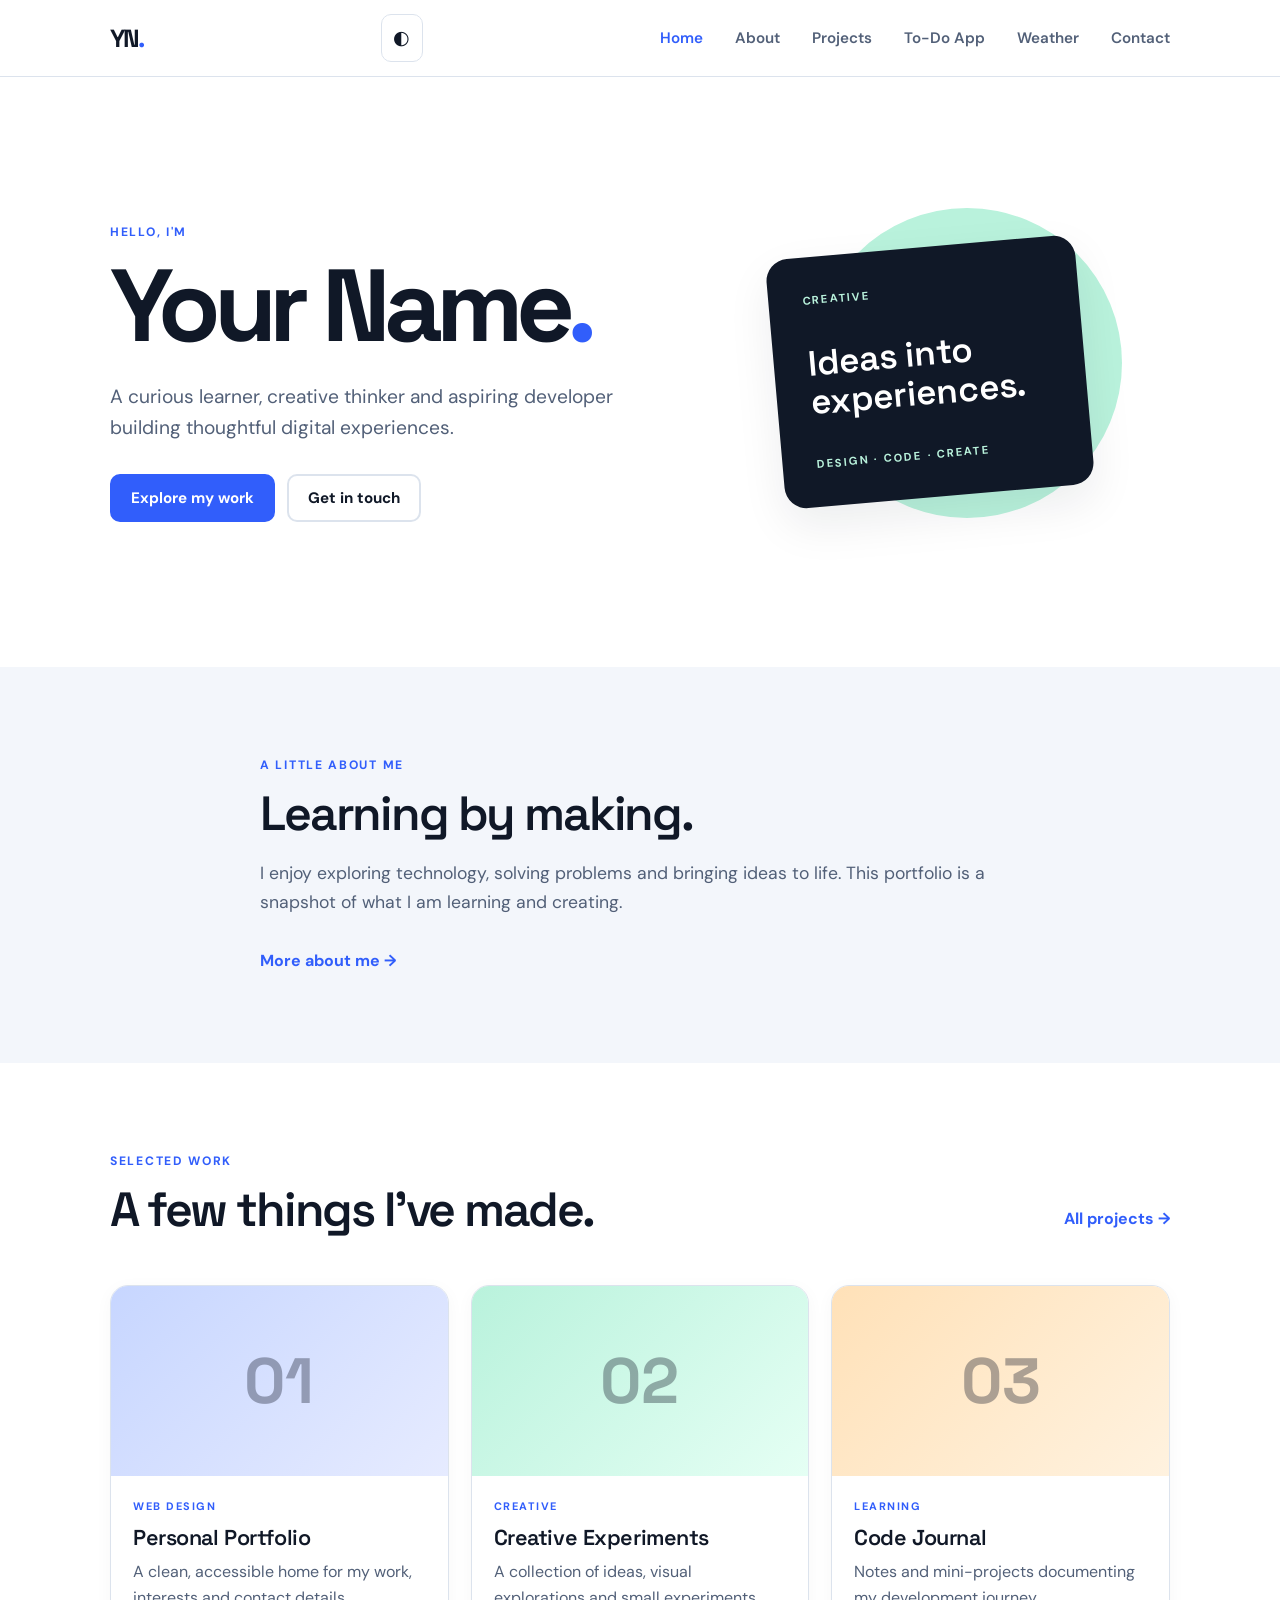
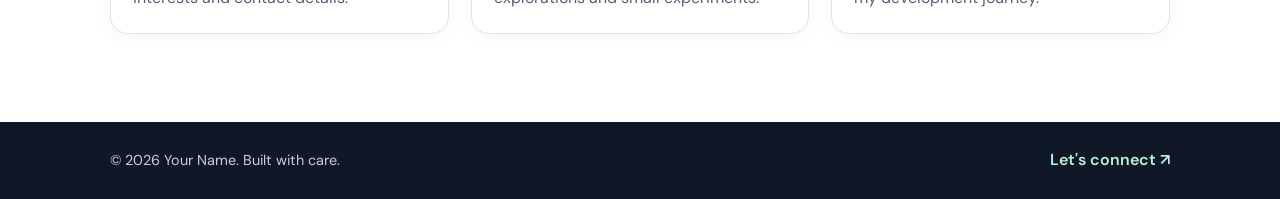
==== commit 1ac07e59: "Add weather dashboard to site navigation" ====
--- a/index.html
+++ b/index.html
@@ -20,7 +20,7 @@
           <li><a href="index.html" aria-current="page">Home</a></li>
           <li><a href="about.html">About</a></li>
           <li><a href="projects.html">Projects</a></li>
-          <li><a href="todo.html">To-Do App</a></li><li><a href="contact.html">Contact</a></li>
+          <li><a href="todo.html">To-Do App</a></li><li><a href="weather.html">Weather</a></li><li><a href="contact.html">Contact</a></li>
         </ul>
       </nav>
     </div>
--- a/style.css
+++ b/style.css
@@ -280,3 +280,52 @@
   .todo-actions { margin-left: auto; }
   .todo-edit-form { flex-basis: 100%; }
 }
+
+
+/* Weather dashboard */
+.weather-main { min-height: 70vh; padding-bottom: 80px; }
+.weather-heading { padding-block: 68px 28px; }
+.weather-heading h1 { font-size: clamp(2.5rem, 6vw, 4.5rem); }
+.weather-heading .hero-lead { max-width: 680px; margin-bottom: 0; }
+.weather-panel {
+  max-width: 820px; margin: 0 auto; padding: clamp(20px, 4vw, 38px);
+  border: 1px solid var(--line); border-radius: 22px; background: var(--card);
+  box-shadow: var(--shadow);
+}
+.weather-panel > h2 { margin: 0 0 16px; font: 700 1.5rem 'Space Grotesk', sans-serif; }
+.weather-search { display: flex; gap: 10px; }
+.weather-search input {
+  flex: 1; min-width: 0; padding: 13px 15px; border: 1px solid var(--line);
+  border-radius: 10px; background: var(--paper); color: var(--ink);
+}
+.weather-search input:focus { outline: 3px solid #f2a900; outline-offset: 2px; }
+.weather-hint, .weather-updated { color: var(--muted); font-size: .88rem; }
+.weather-status { min-height: 1.6em; margin: 18px 0; color: var(--muted); }
+.weather-result { margin-top: 24px; padding-top: 25px; border-top: 1px solid var(--line); }
+.weather-result[hidden] { display: none; }
+.weather-result-top { display: flex; align-items: center; justify-content: space-between; gap: 16px; }
+.weather-result-top .eyebrow { margin: 0 0 4px; }
+.weather-result-top h2 { margin: 0; font: 700 clamp(1.8rem, 5vw, 2.6rem) 'Space Grotesk', sans-serif; }
+.weather-symbol { font-size: clamp(3rem, 10vw, 5.5rem); }
+.weather-description { margin: 8px 0 0; color: var(--muted); font-weight: 600; }
+.weather-temperature { display: flex; align-items: flex-start; margin-top: 12px; font: 700 clamp(4rem, 12vw, 6rem)/1 'Space Grotesk', sans-serif; letter-spacing: -5px; }
+.temperature-unit { padding: 7px 0 0 7px; font-size: 1.6rem; letter-spacing: 0; }
+.weather-feels { margin: 8px 0 25px; color: var(--muted); }
+.weather-metrics { display: grid; grid-template-columns: repeat(2, minmax(0, 1fr)); gap: 12px; }
+.weather-metric {
+  display: flex; align-items: center; gap: 12px; min-width: 0; padding: 15px;
+  border: 1px solid var(--line); border-radius: 12px; background: var(--paper);
+}
+.metric-icon { font-size: 1.5rem; }
+.weather-metric div { flex: 1; min-width: 0; }
+.weather-metric p { margin: 0; color: var(--muted); font-size: .85rem; }
+.weather-metric strong { font: 700 1.35rem 'Space Grotesk', sans-serif; }
+.weather-metric small { color: var(--muted); }
+.weather-attribution { margin: 22px 0 0; color: var(--muted); font-size: .82rem; }
+.weather-attribution a { color: var(--accent); }
+.weather-search button:disabled { opacity: .65; cursor: wait; }
+@media (max-width: 600px) {
+  .weather-search { flex-direction: column; }
+  .weather-search .button { width: 100%; }
+  .weather-metrics { grid-template-columns: 1fr; }
+}
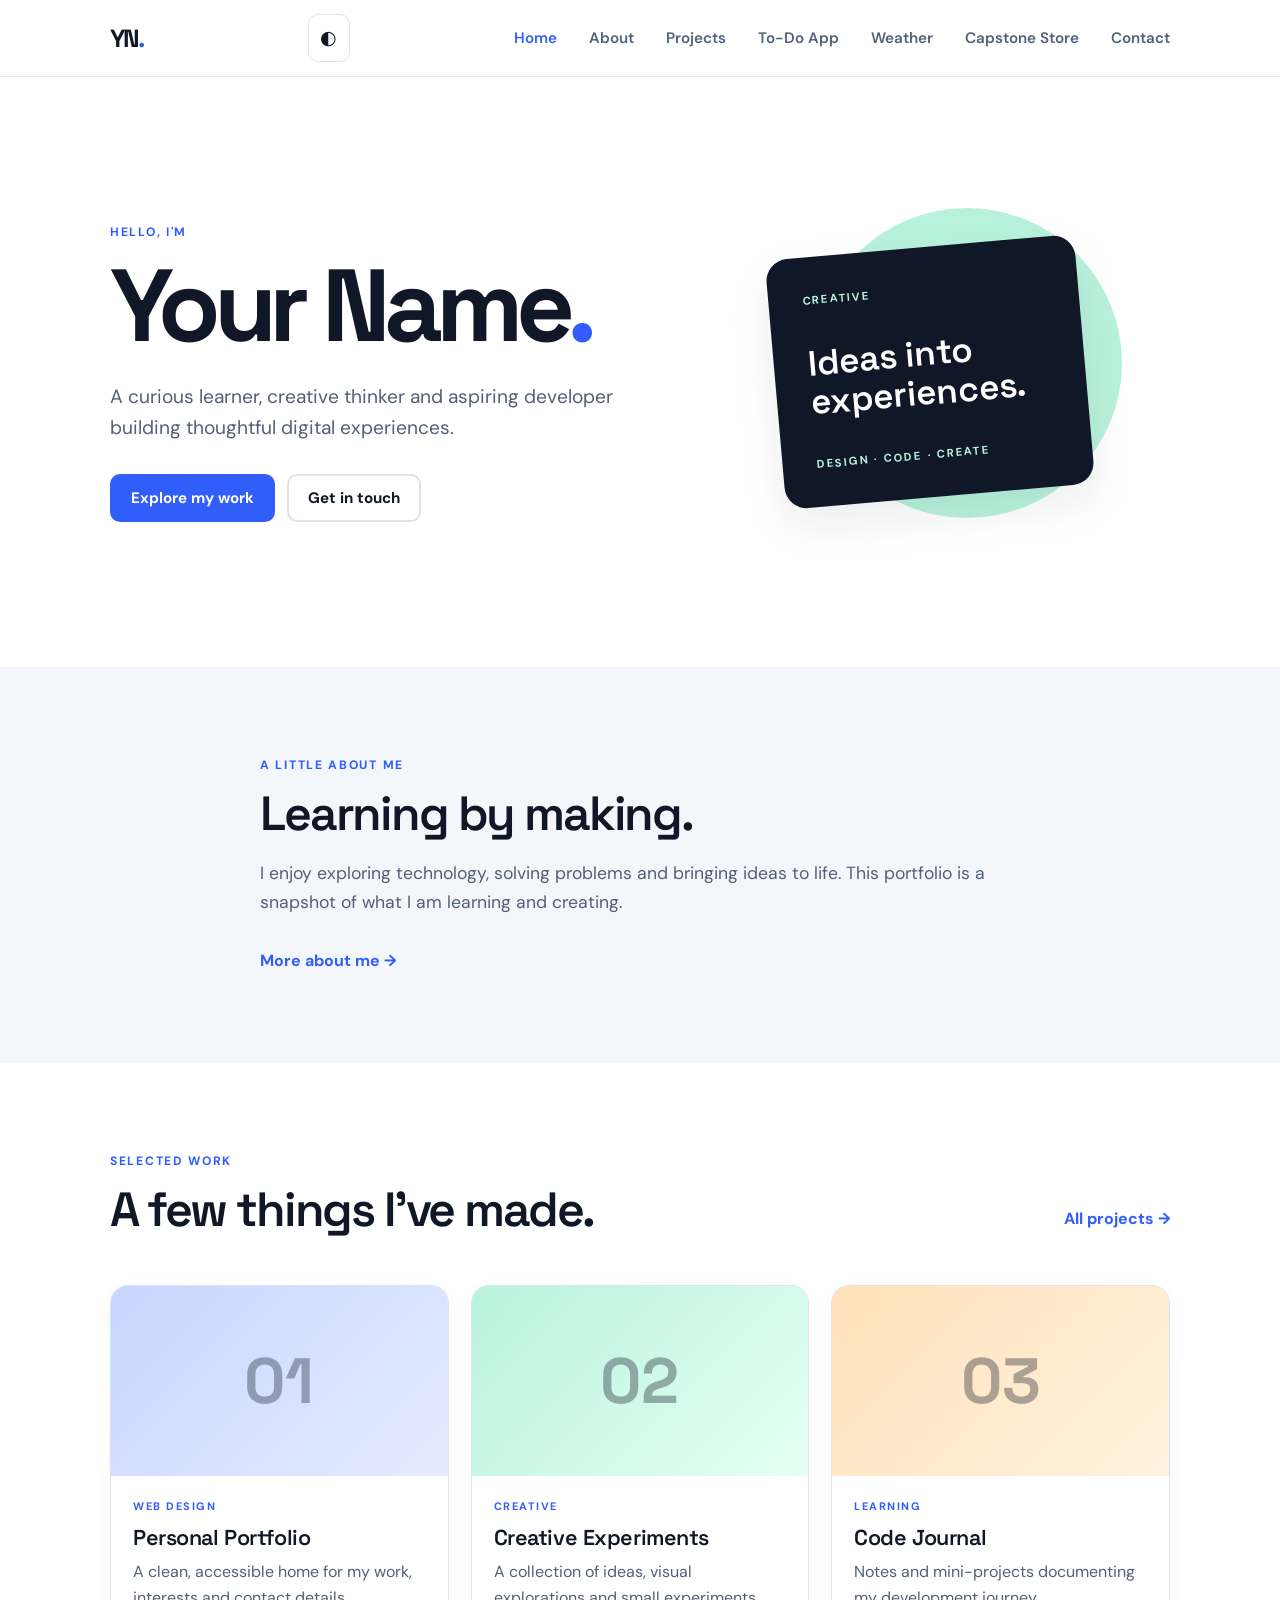
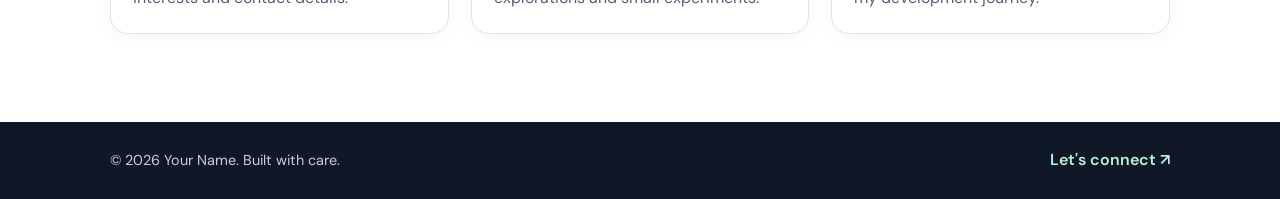
==== commit b58138f3: "Add capstone storefront to site navigation" ====
--- a/index.html
+++ b/index.html
@@ -20,7 +20,7 @@
           <li><a href="index.html" aria-current="page">Home</a></li>
           <li><a href="about.html">About</a></li>
           <li><a href="projects.html">Projects</a></li>
-          <li><a href="todo.html">To-Do App</a></li><li><a href="weather.html">Weather</a></li><li><a href="contact.html">Contact</a></li>
+          <li><a href="todo.html">To-Do App</a></li><li><a href="weather.html">Weather</a></li><li><a href="shop.html">Capstone Store</a></li><li><a href="contact.html">Contact</a></li>
         </ul>
       </nav>
     </div>
